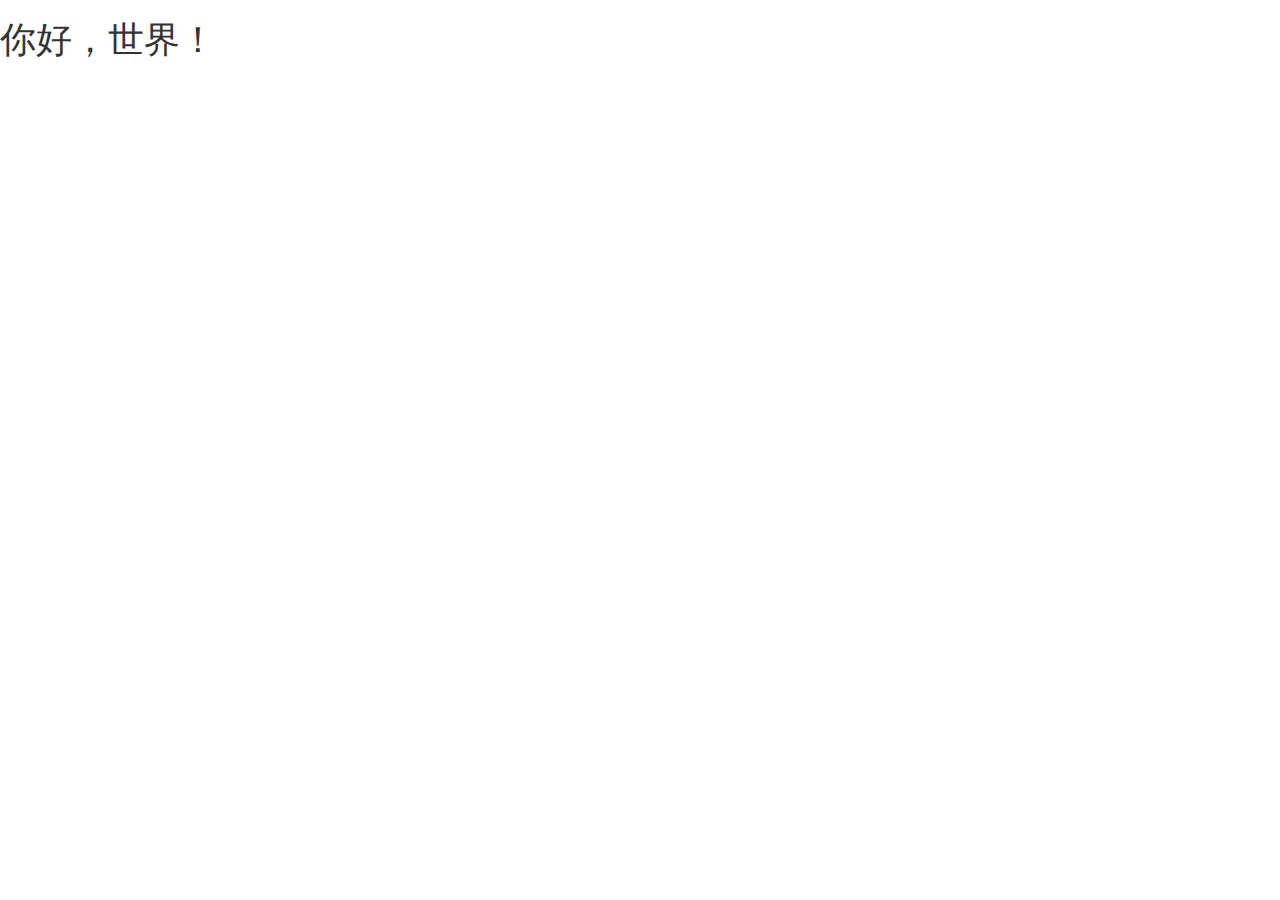
==== index.html @ 6109baec "初始化项目" ====
<html>  
<head>  
    <meta charset="utf-8">
    <meta http-equiv="X-UA-Compatible" content="IE=edge">
    <meta name="viewport" content="width=device-width, initial-scale=1.0">
    
    <meta name="description" content="">
    <meta name="author" content="sz_p">

    <title>APIDoc</title>
    <link rel="stylesheet" href="css/bootstrap.min.css">
    
    <link rel="stylesheet" href="css/index.css">
          


   
</head> 
<body>

<h1>你好，世界！</h1>

<script src="lib/jquery.min.js" ></script>
<script src="lib/bootstrap.min.js"></script>

</body>  
</html>
---- css/index.css ----
body {
		font:14px/1.5 "Microsoft Yahei","微软雅黑",Tahoma,Arial,Helvetica,STHeiti;
	}
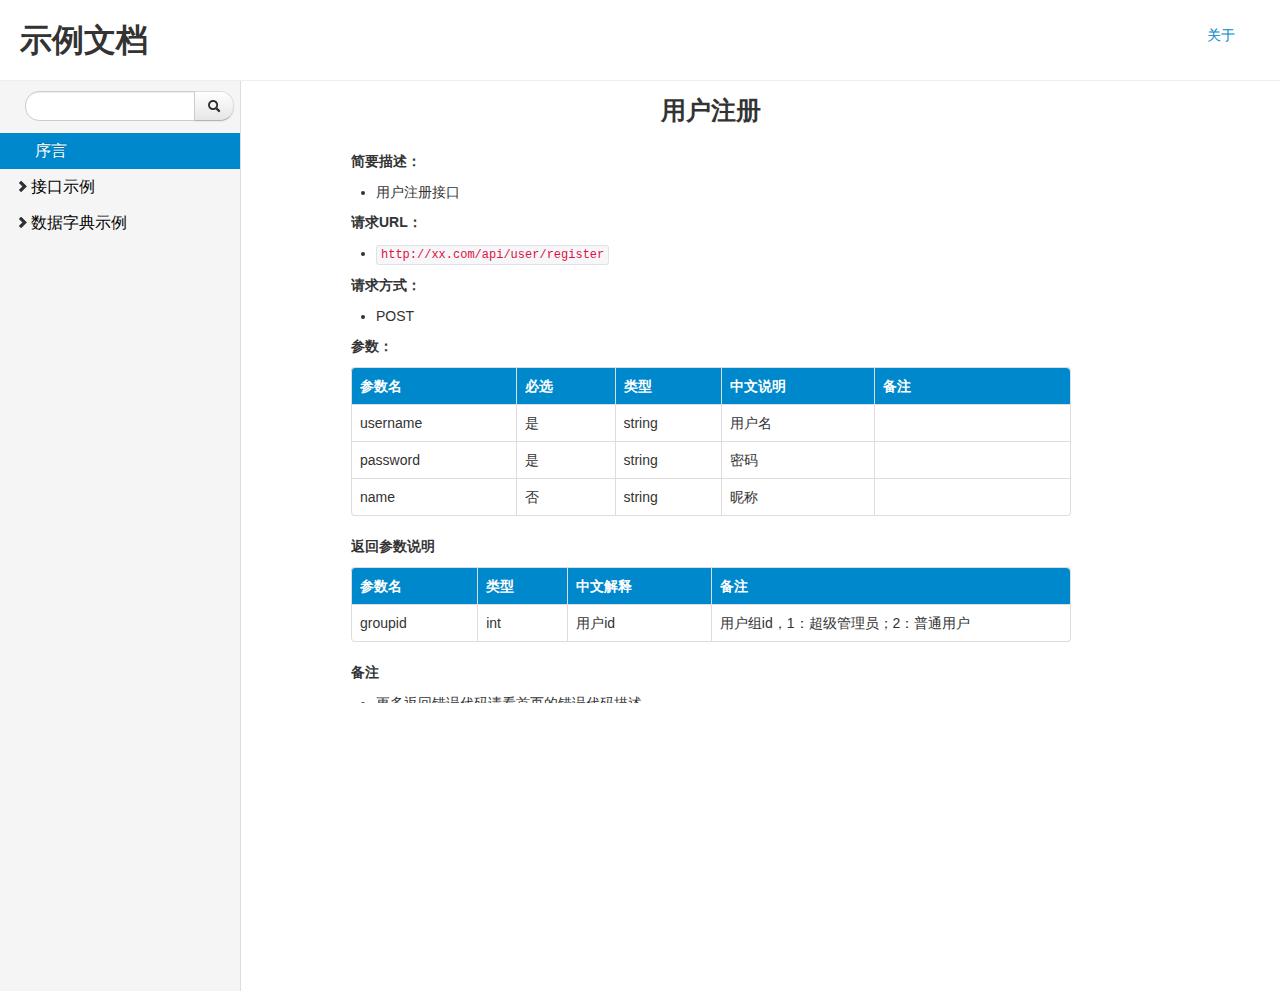
==== commit 67e0dc4a: "静态界面配置完毕准备加载后台数据" ====
--- a/index.html
+++ b/index.html
@@ -1,27 +1,118 @@
-<html>  
-<head>  
-    <meta charset="utf-8">
-    <meta http-equiv="X-UA-Compatible" content="IE=edge">
-    <meta name="viewport" content="width=device-width, initial-scale=1.0">
-    
-    <meta name="description" content="">
-    <meta name="author" content="sz_p">
+<!DOCTYPE html>
+<html lang="en">
 
-    <title>APIDoc</title>
-    <link rel="stylesheet" href="css/bootstrap.min.css">
-    
-    <link rel="stylesheet" href="css/index.css">
-          
+<head>
+  <meta http-equiv="Content-Type" content="text/html" charset="utf-8">
+  <meta name="viewport" content="width=device-width, initial-scale=1.0">
+
+  <meta name="description" content="">
+  <meta name="author" content="sz_p">
+
+  <title>APIDoc</title>
+  
+  <link rel="stylesheet" href="css/bootstrap.min.css">
+  <link rel="stylesheet" href="css/index.css">
+
+    <style type="text/css">
+    @charset "utf-8";
+    body {
+      font: 14px/1.5 "Microsoft Yahei", "微软雅黑", Tahoma, Arial, Helvetica, STHeiti;
+    }
+  </style>
 
 
-   
-</head> 
+</head>
+
 <body>
+    <div class="doc-head row">
+      <div class="left ">
+        <h2>示例文档</h2>
+      </div>
+      <div class="right">
+        <ul class="inline pull-right">
+          <li><a href="" target="_blank">关于</a></li>
+        </ul>
+      </div>
+    </div>
+    <div class="doc-body row">
+      
+      <!-- 左侧栏菜单 -->
+      <div class="doc-left span3 bs-docs-sidebar pull-left">
 
-<h1>你好，世界！</h1>
+        <!--搜索功能-->
 
-<script src="lib/jquery.min.js" ></script>
-<script src="lib/bootstrap.min.js"></script>
+        <!--这块暂时没用搜索功能未实现-->
+        <form class="form-search text-center" action="" method="post">
+          <div class="input-append search-input-append">
+            <i class="icon-blank"></i>
+            <input type="text" name="keyword" class="search-query search-query-input" value="">
+            <input type="hidden" name="item_id" value="2">
+            <button type="submit" class="btn"><i class="icon-search"></i></button>
+          </div>
+        </form>
 
-</body>  
-</html>  +
+        <ul id = "leftul" class="nav nav-list bs-docs-sidenav">
+          <!-- 一级目录的页面在前面 -->
+          <li class="active"><a href="" data-page-id="7"><i class="icon-blank"></i>序言</a></li>
+          <li><a href=""><i class="icon-chevron-right"></i>接口示例</a>
+            <ul class="child-ul nav-list hide">
+              <!-- 二级目录的页面们 -->
+              <li><a href="" data-page-id="9">用户注册</a></li>
+              <li><a href="" data-page-id="10">用户登录</a></li>
+              <li><a href="" data-page-id="11">省份数据</a></li>
+              <li><a href="" data-page-id="12">城市数据</a></li>
+              <!-- 二级目录的子目录们（三级目录） -->
+
+            </ul>
+          </li>
+          <li><a href=""><i class="icon-chevron-right"></i>数据字典示例</a>
+            <ul class="child-ul nav-list hide">
+              <!-- 二级目录的页面们 -->
+              <li><a href="" data-page-id="15">user</a></li>
+              <li><a href="" data-page-id="16">page</a></li>
+              <li><a href="" data-page-id="17">item</a></li>
+              <!-- 二级目录的子目录们（三级目录） -->
+            </ul>
+          </li>
+        </ul>
+
+        <div class="doc-left-newbar">
+
+
+        </div>
+
+        <input type="hidden" id="item_id" value="2">
+        <input type="hidden" id="item_domain" value="demo">
+        <input type="hidden" id="current_page_id" value="7">
+        <input type="hidden" id="base_url" value="">
+      </div>
+
+      <div class="doc-right  span12 ">
+        <!-- 编辑栏 -->
+        <div class="page-edit-link pull-right hide" style="display: block;">
+          <ul class="inline">
+            <li></li>
+            <li></li>
+          </ul>
+        </div>
+
+        <!-- 页面内容 -->
+        <div class="iframe_content">
+          <iframe id="page-content" width="100%" scrolling="yes" height="100%" frameborder="0"
+            name="main" seamless="seamless" onLoad="iFrameHeight()" src="showdoc.html"></iframe>
+        </div>
+
+      </div>
+
+  </div>
+
+  <script src="lib/jquery.min.js"></script>
+  <script src="lib/bootstrap.min.js"></script>
+  
+  <script src="js/index.js"></script>
+  <script src="js/showdoc.js"></script>
+
+</body>
+
+</html>--- a/css/index.css
+++ b/css/index.css
@@ -1,3 +1,147 @@
-	body {
-		font:14px/1.5 "Microsoft Yahei","微软雅黑",Tahoma,Arial,Helvetica,STHeiti;
-	}+	body,html,.doc-body{
+        height: 100%;
+    }
+	.span2{
+		background-color: yellow;
+	}
+	.span10{
+		background-color: red;
+	}
+
+  .doc-head{
+    padding-top: 10px;
+    padding-bottom: 10px;
+    padding-left: 10px;
+    border-bottom: 1px solid #eee;
+  }
+
+  .doc-head .left{
+    padding-left: 30px;
+    float: left;
+  }
+
+  .doc-head .right{
+    padding-top: 15px;
+    padding-right: 40px;
+  }
+  .doc-left{
+    width: 240px;
+    position: relative;
+    padding-top: 10px;
+    min-height: 100%;
+    border-right-color: rgb(221, 221, 221);
+    border-right-width: 1px;
+    border-right-style: solid;
+    overflow-y: auto;
+    display: block;
+    background: rgb(245, 245, 245);
+  }
+
+  .doc-left ul li{
+    font-size: 16px;
+    line-height: 30px;
+  }
+  .doc-left ul li a{
+    color: #000;
+  }
+  .doc-left ul li a:hover ,.doc-left ul li a:focus{
+    color: #fff;
+    text-shadow: 0 -1px 0 rgba(0,0,0,0.2);
+    background-color: #08c;
+  }
+
+  .child-ul{
+      list-style: none;
+      padding-left: 10px;
+  }
+  .child-ul li a {
+    padding: 3px 15px;
+    margin-right: -15px;
+    margin-left: -15px;
+    text-shadow: 0 1px 0 rgba(255,255,255,0.5);
+    display: block;
+    text-decoration: none;
+    font-size: 14px;
+    line-height: 25px;
+  }
+
+  .icon-blank{
+    padding-right: 4px;
+  }
+
+  .doc-left-newbar{
+    float: right;
+    margin-right: 20px;
+    margin-top: 20px;
+  }
+
+  .page-edit-link{
+    padding-top: 10px;
+  }
+  .iframe_content{
+    padding-left: 20px;
+    padding-right: 20px;
+    width: 80%;
+    max-width: 1000px;
+    margin: 0 auto;
+  }
+
+  .search-query-input{
+    width: 140px;
+  }
+.third-child-catalog{
+  margin-left: -16px;
+}
+
+  @media screen and (min-width:500px){
+  .doc-right{ width: 400px;} 
+}
+
+@media screen and (min-width:600px){
+  .doc-right{ width: 500px;} 
+}
+
+@media screen and (min-width:700px){
+  .doc-right{ width: 600px;} 
+}
+
+@media screen and (min-width:800px){
+  .doc-right{ width: 700px;} 
+}
+
+@media screen and (min-width:900px){
+  .doc-right{ width: 800px;} 
+}
+
+@media screen and (min-width:1000px){
+  .doc-right{ width: 700px;} 
+}
+
+@media screen and (min-width:1100px){
+  .doc-right{ width: 800px;} 
+}
+
+@media screen and (min-width:1200px){
+  .doc-right{ width: 900px;} 
+}
+@media screen and (min-width:1300px){
+  .doc-right{ width: 1000px;} 
+}
+@media screen and (min-width:1400px){
+  .doc-right{ width: 1100px;} 
+}
+@media screen and (min-width:1500px){
+  .doc-right{ width: 1200px;} 
+}
+@media screen and (min-width:1600px){
+  .doc-right{ width: 1300px;} 
+}
+@media screen and (min-width:1700px){
+  .doc-right{ width: 1400px;} 
+}
+@media screen and (min-width:1800px){
+  .doc-right{ width: 1500px;} 
+}
+@media screen and (min-width:1900px){
+  .doc-right{ width: 1600px;} 
+}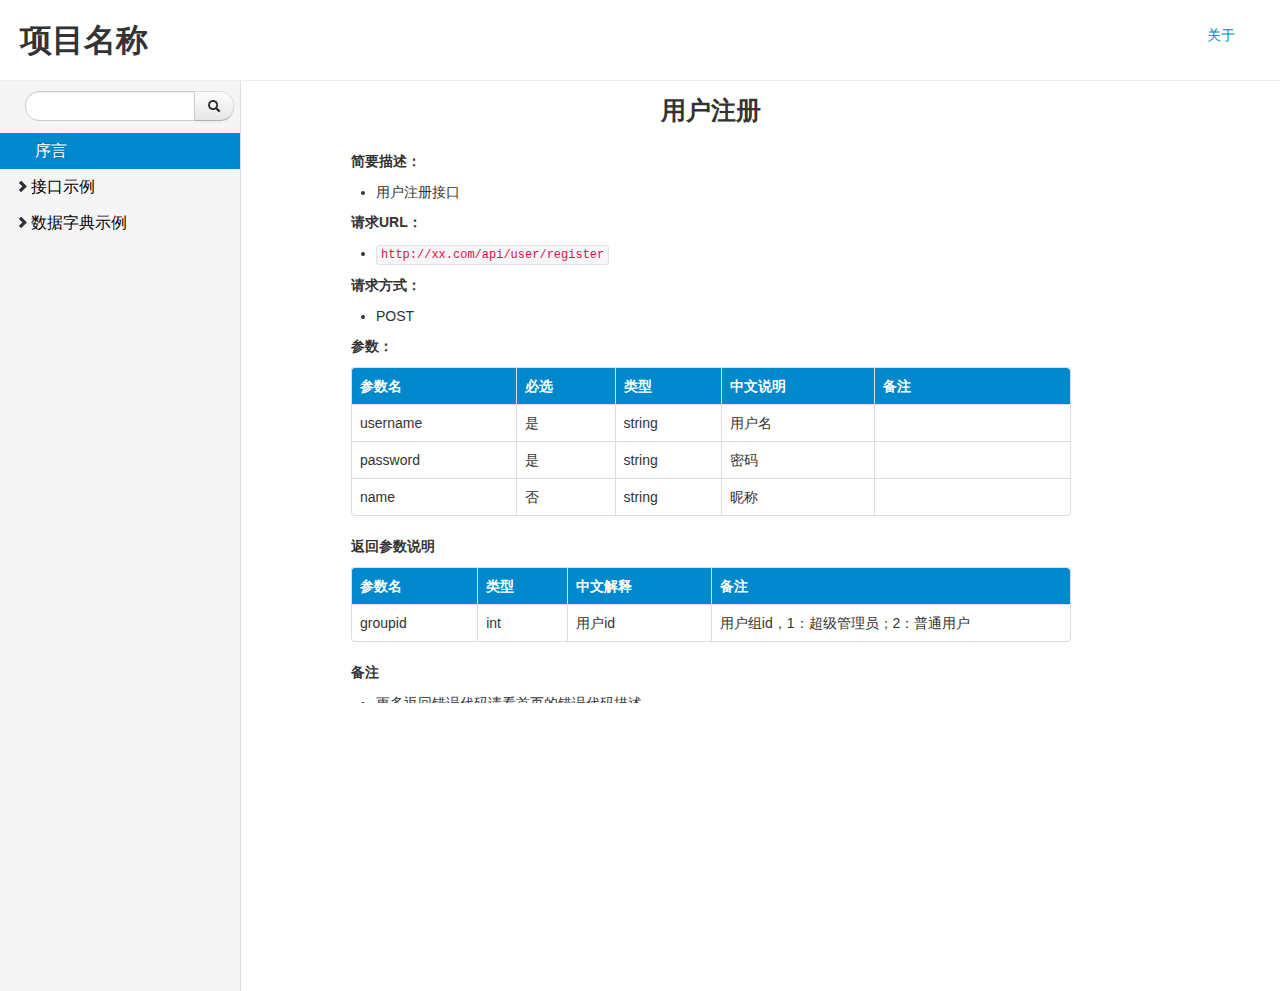
==== commit 98dd5a57: "添加动态加载项目名称及项目简介" ====
--- a/index.html
+++ b/index.html
@@ -26,7 +26,7 @@
 <body>
     <div class="doc-head row">
       <div class="left ">
-        <h2>示例文档</h2>
+        <h2 id = "ProjectName">项目名称</h2>
       </div>
       <div class="right">
         <ul class="inline pull-right">
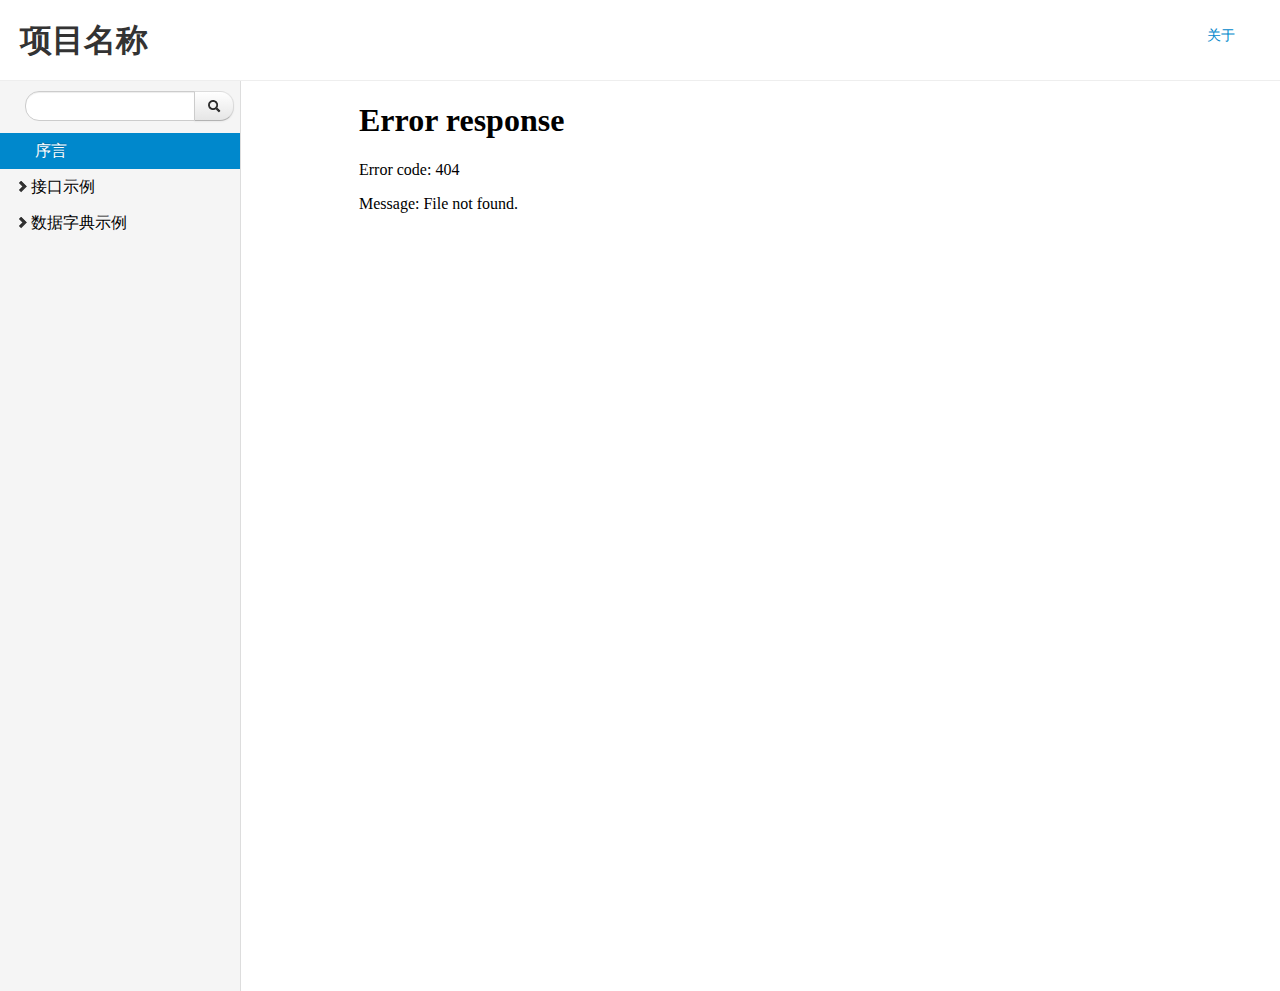
==== commit f598ad25: "添加项目简介页面链接远程服务器" ====
--- a/index.html
+++ b/index.html
@@ -100,7 +100,7 @@
         <!-- 页面内容 -->
         <div class="iframe_content">
           <iframe id="page-content" width="100%" scrolling="yes" height="100%" frameborder="0"
-            name="main" seamless="seamless" onLoad="iFrameHeight()" src="showdoc.html"></iframe>
+            name="main" seamless="seamless" onLoad="iFrameHeight()" src="information.html"></iframe>
         </div>
 
       </div>
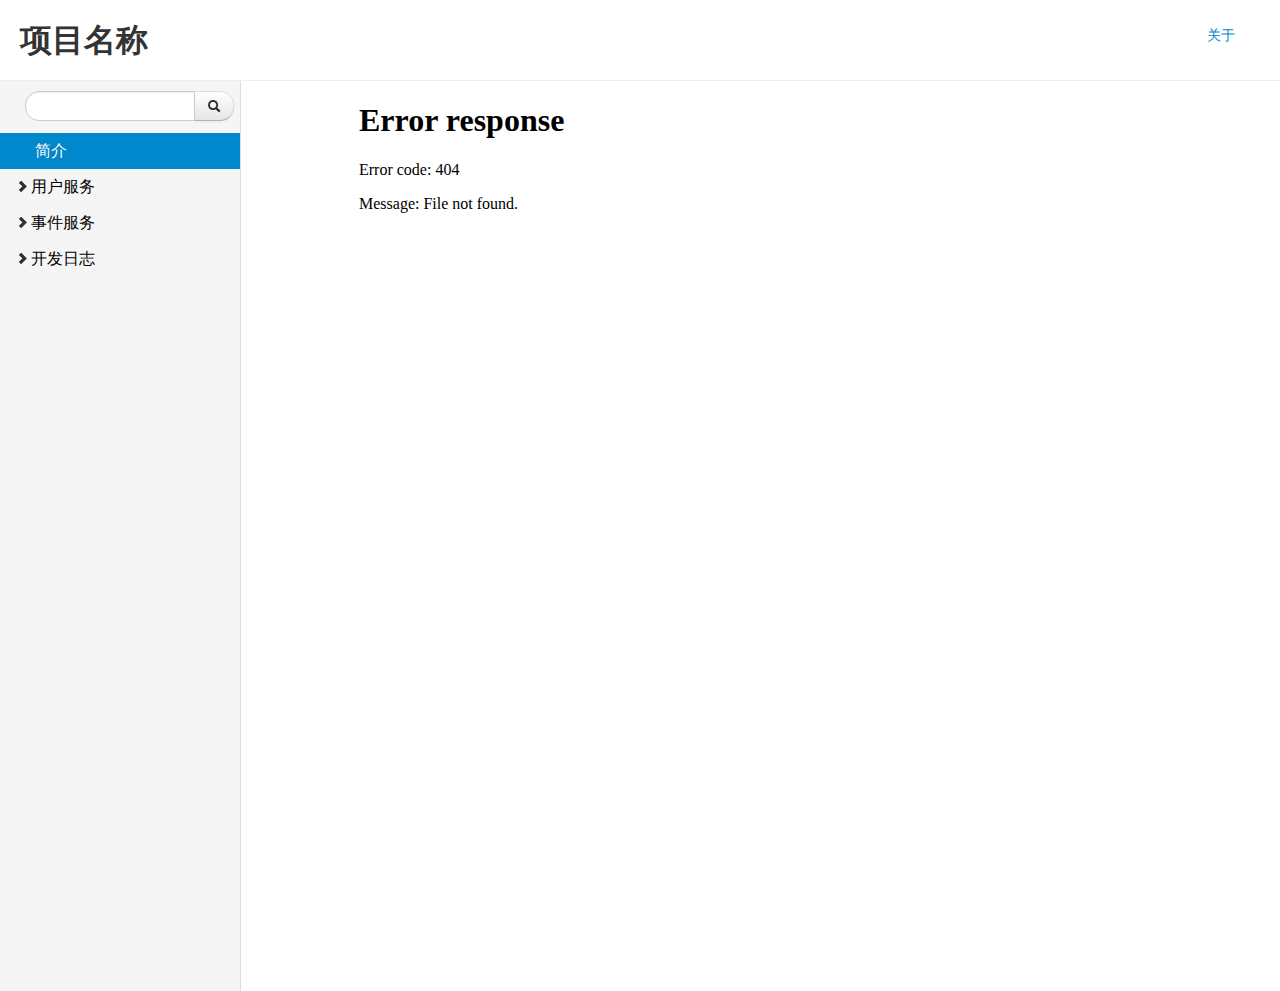
==== commit 3239c867: "添加item信息动态加载模块" ====
--- a/index.html
+++ b/index.html
@@ -51,27 +51,32 @@
           </div>
         </form>
 
-
         <ul id = "leftul" class="nav nav-list bs-docs-sidenav">
           <!-- 一级目录的页面在前面 -->
-          <li class="active"><a href="" data-page-id="7"><i class="icon-blank"></i>序言</a></li>
-          <li><a href=""><i class="icon-chevron-right"></i>接口示例</a>
+          <li class="active"><a href=""><i class="icon-blank"></i>简介</a></li>
+          <li><a href=""><i class="icon-chevron-right"></i>用户服务</a>
             <ul class="child-ul nav-list hide">
               <!-- 二级目录的页面们 -->
-              <li><a href="" data-page-id="9">用户注册</a></li>
-              <li><a href="" data-page-id="10">用户登录</a></li>
-              <li><a href="" data-page-id="11">省份数据</a></li>
-              <li><a href="" data-page-id="12">城市数据</a></li>
+              <li><a href="" >用户注册</a></li>
+              <li><a href="" >用户登录</a></li>
+              <li><a href="" >设置详细信息</a></li>
+              <!-- 二级目录的子目录们（三级目录） -->
+            </ul>
+          </li>
+          <li><a href=""><i class="icon-chevron-right"></i>事件服务</a>
+            <ul class="child-ul nav-list hide">
+              <!-- 二级目录的页面们 -->
+              <li><a href="" >查询事件</a></li>
+              <li><a href="" >上传事件</a></li>
               <!-- 二级目录的子目录们（三级目录） -->
 
             </ul>
           </li>
-          <li><a href=""><i class="icon-chevron-right"></i>数据字典示例</a>
+          <li><a href=""><i class="icon-chevron-right"></i>开发日志</a>
             <ul class="child-ul nav-list hide">
               <!-- 二级目录的页面们 -->
-              <li><a href="" data-page-id="15">user</a></li>
-              <li><a href="" data-page-id="16">page</a></li>
-              <li><a href="" data-page-id="17">item</a></li>
+              <li><a href="" >日志表格</a></li>
+              <li><a href="" >类型说明</a></li>
               <!-- 二级目录的子目录们（三级目录） -->
             </ul>
           </li>
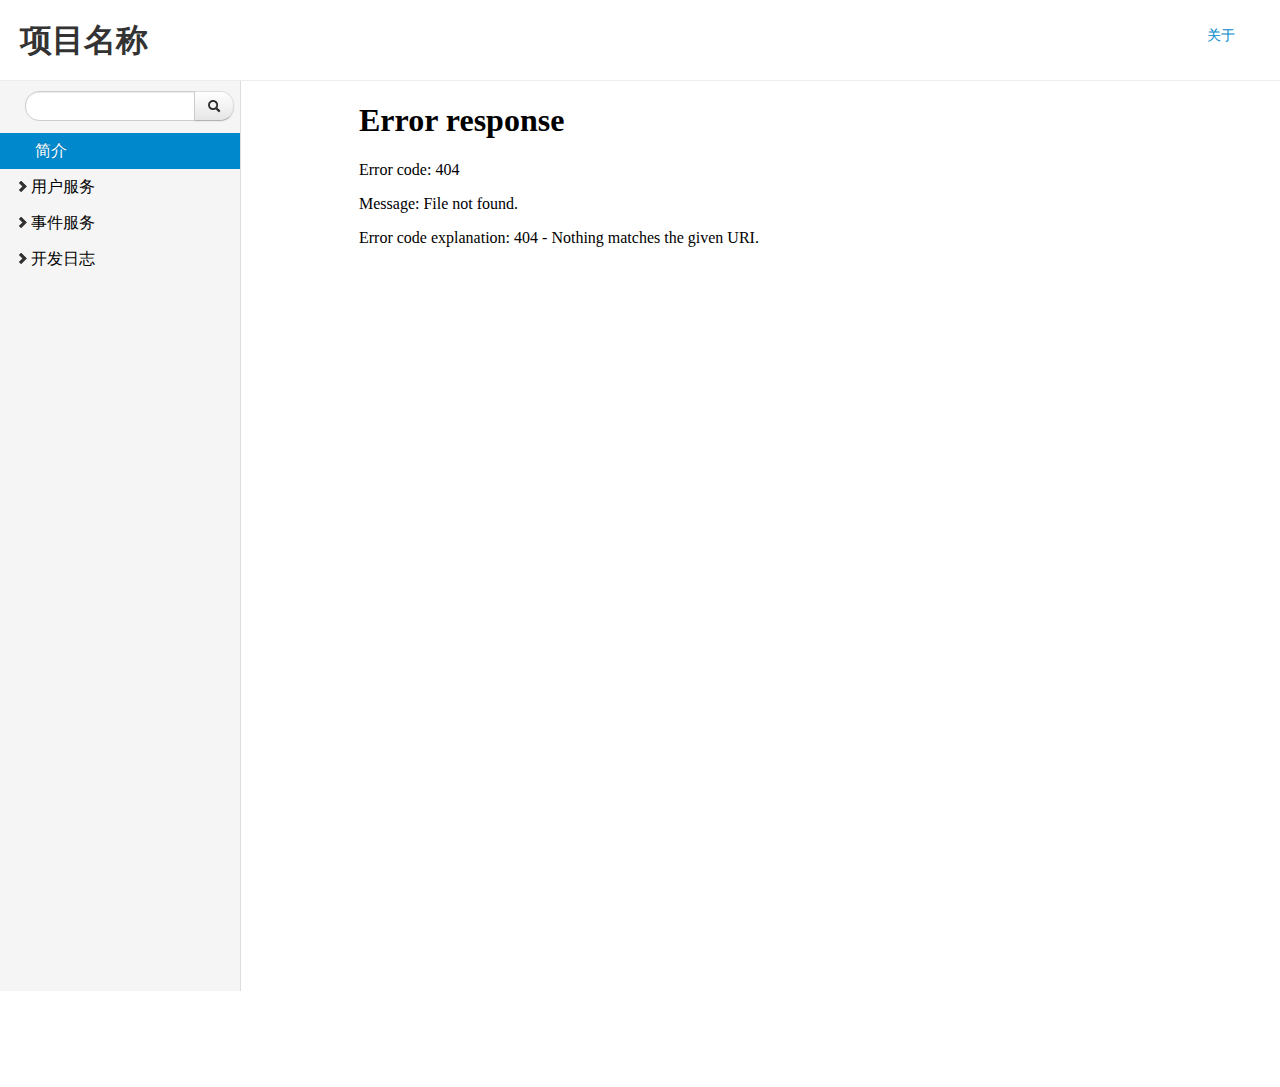
==== commit 640e85ed: "参数表格连接远程数据库" ====
--- a/index.html
+++ b/index.html
@@ -104,8 +104,8 @@
 
         <!-- 页面内容 -->
         <div class="iframe_content">
-          <iframe id="page-content" width="100%" scrolling="yes" height="100%" frameborder="0"
-            name="main" seamless="seamless" onLoad="iFrameHeight()" src="information.html"></iframe>
+          <iframe id="page-content" width="100%" scrolling="yes" frameborder="0"
+           height="1000" name="main" seamless="seamless"  src="information.html"></iframe>
         </div>
 
       </div>
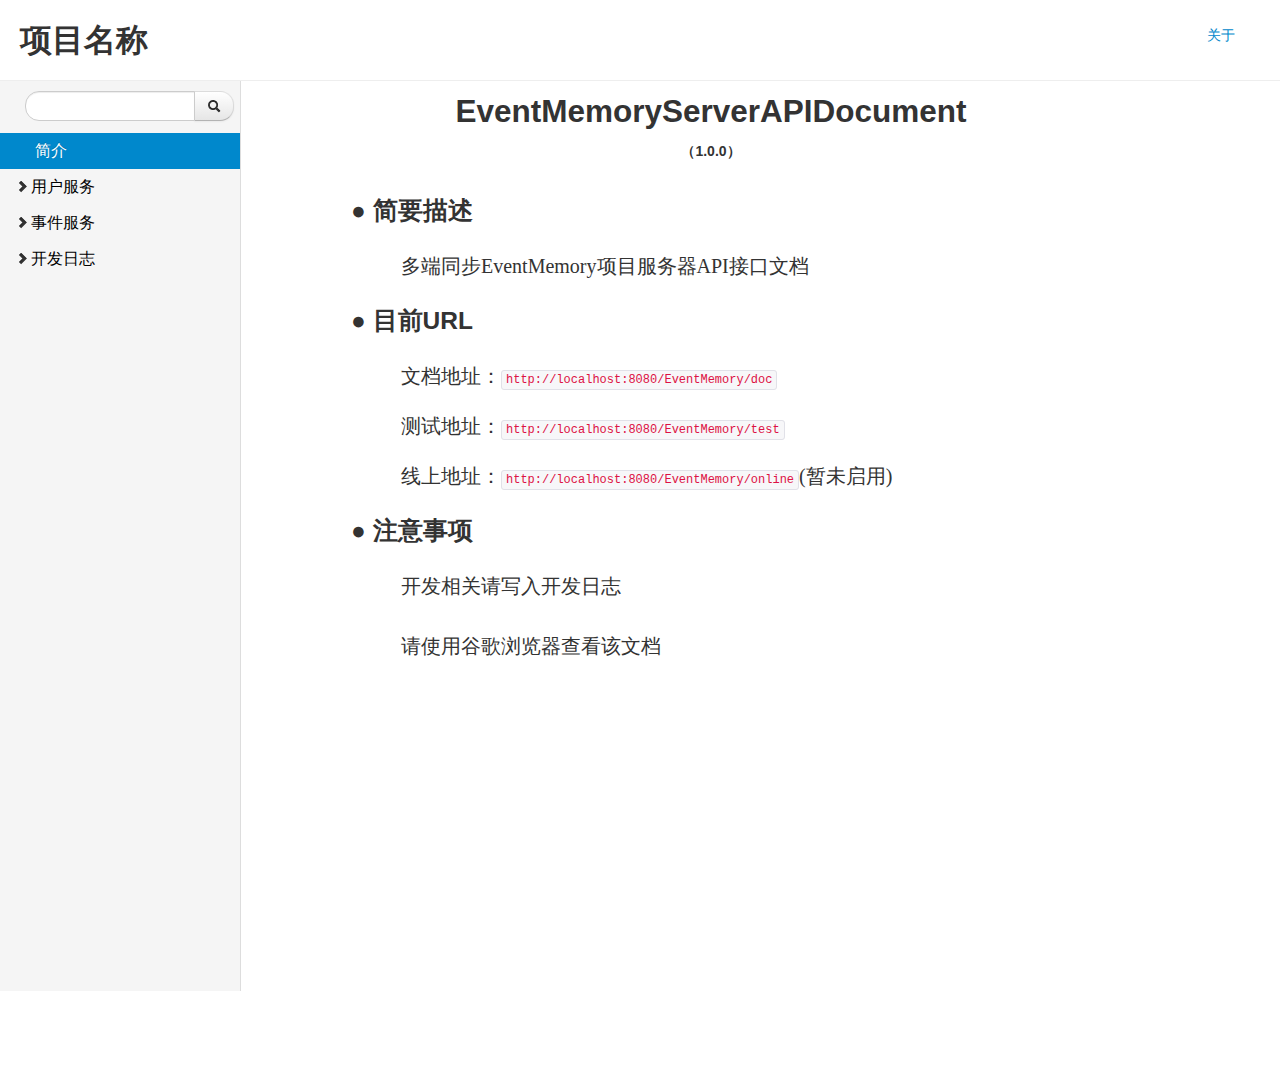
==== commit 530490b7: "不晓得修改了什么" ====
--- a/index.html
+++ b/index.html
@@ -67,7 +67,7 @@
             <ul class="child-ul nav-list hide">
               <!-- 二级目录的页面们 -->
               <li><a href="" >查询事件</a></li>
-              <li><a href="" >上传事件</a></li>
+              <li><a href="" >添加事件</a></li>
               <!-- 二级目录的子目录们（三级目录） -->
 
             </ul>
@@ -105,7 +105,7 @@
         <!-- 页面内容 -->
         <div class="iframe_content">
           <iframe id="page-content" width="100%" scrolling="yes" frameborder="0"
-           height="1000" name="main" seamless="seamless"  src="information.html"></iframe>
+           height="1000" name="main" seamless="seamless"  src="./Information.html"></iframe>
         </div>
 
       </div>
